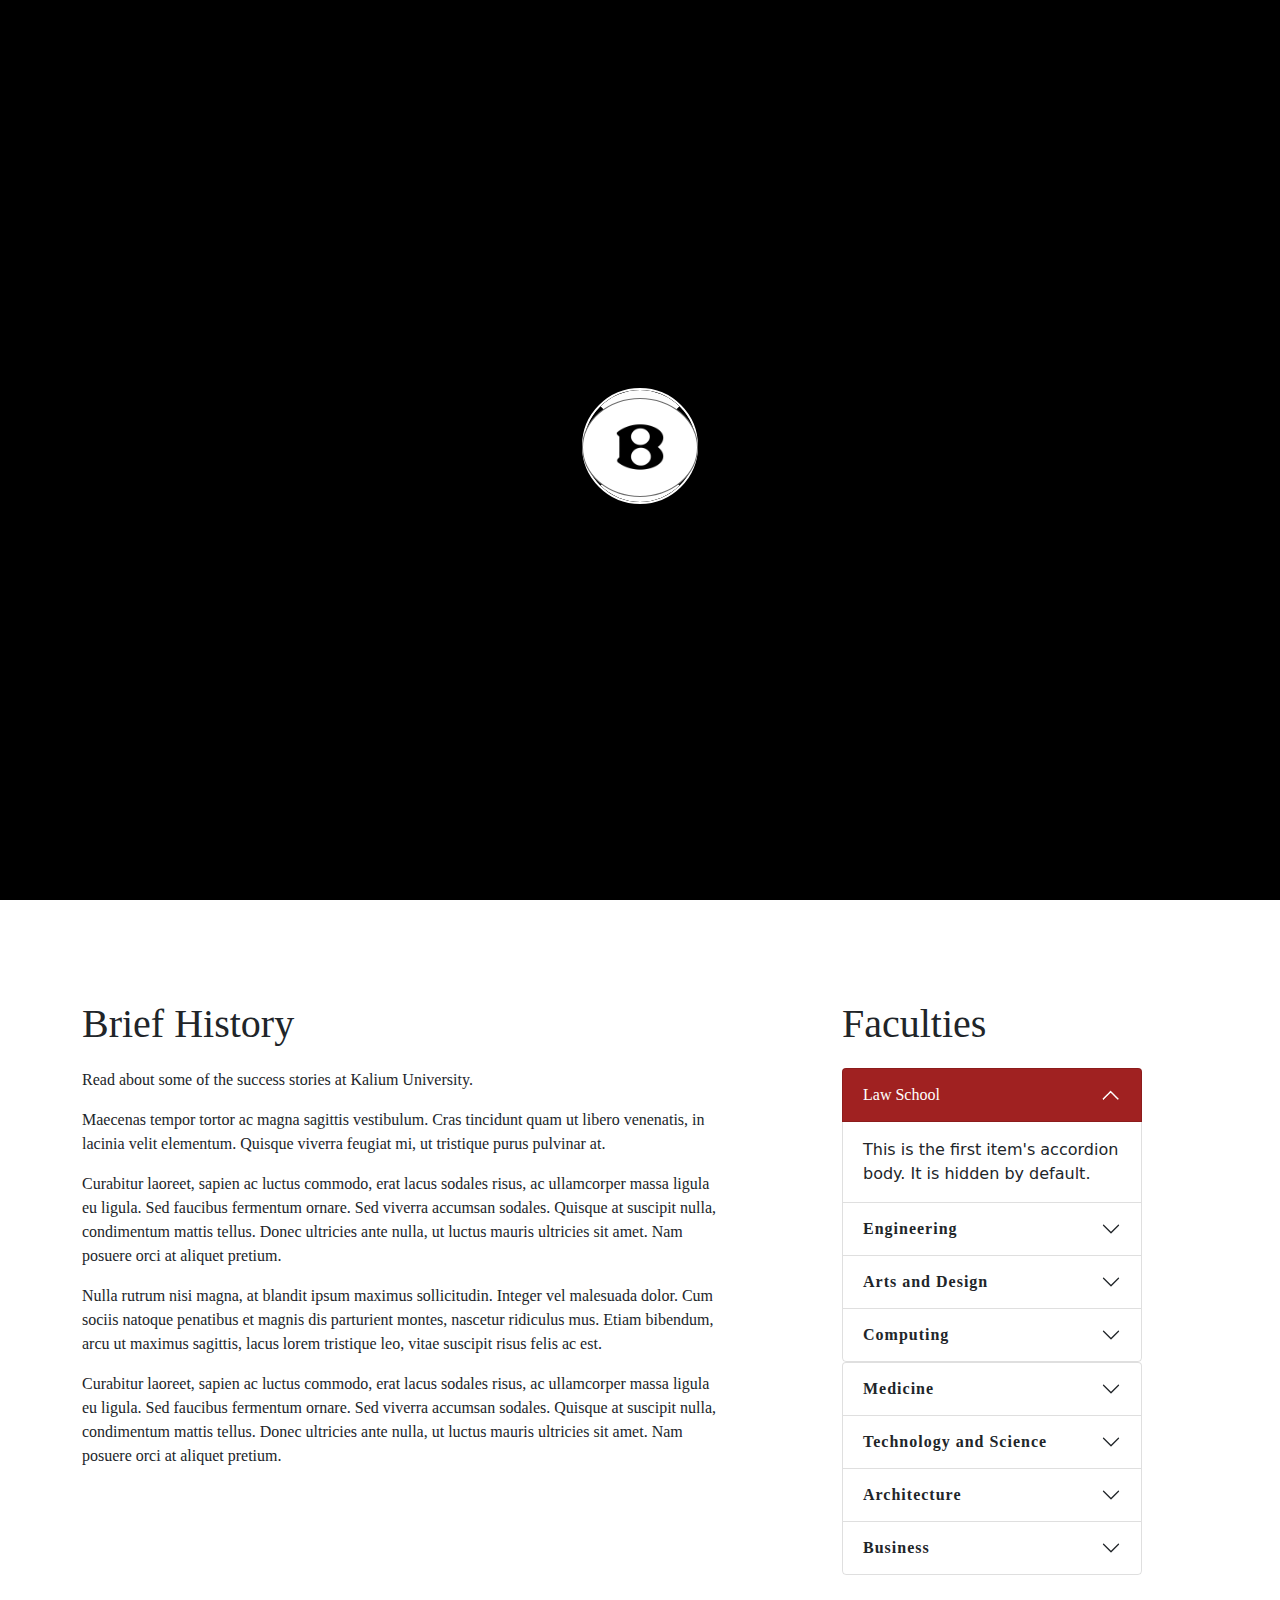
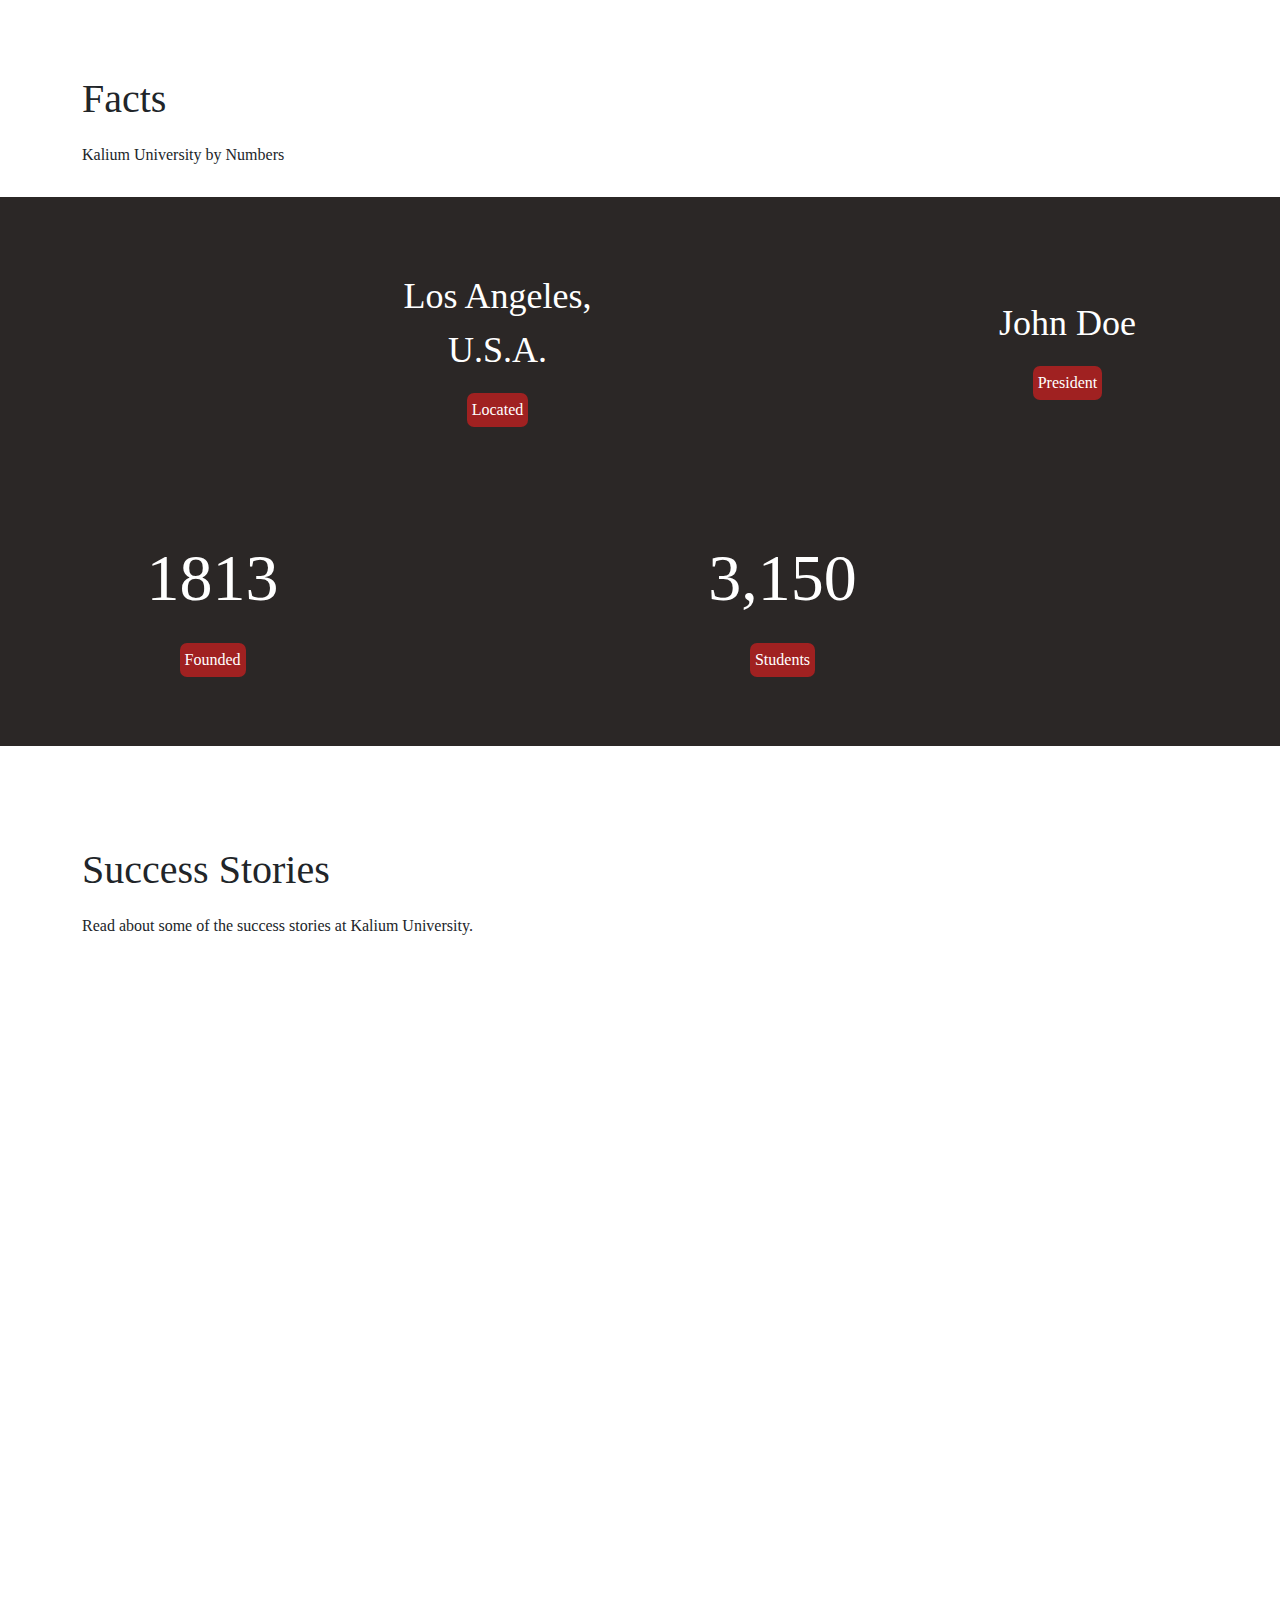
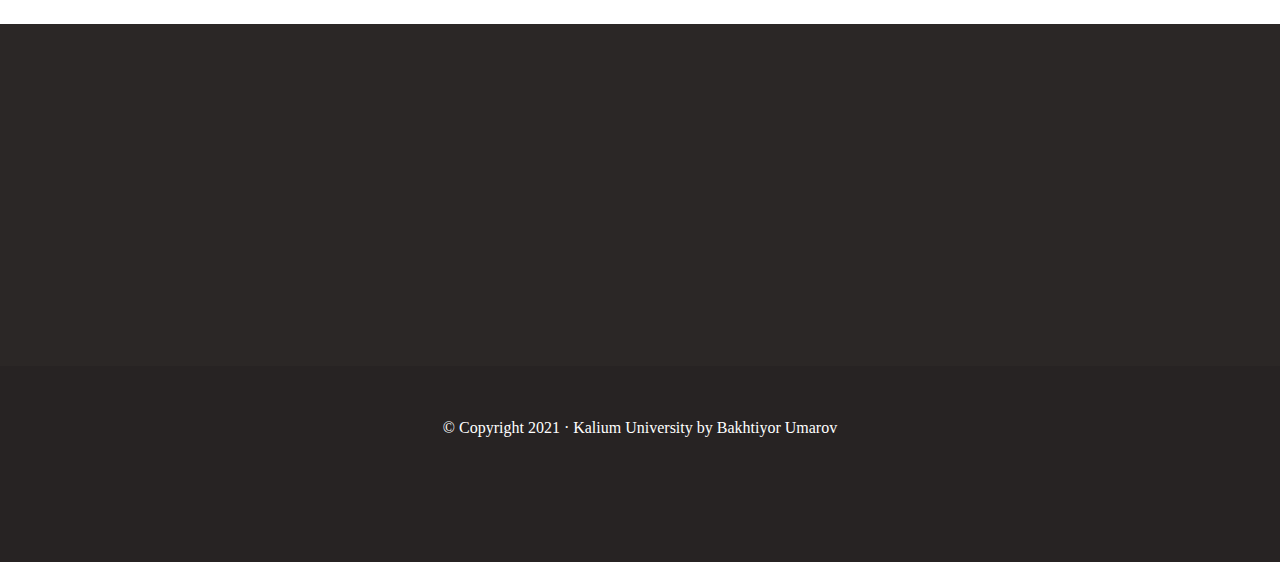
==== about.html @ 27447277 "first commit" ====
<!DOCTYPE html>
<html lang="en">

<head>
    <!-- required meta tags-->
    <meta charset="UTF-8">
    <meta name="viewport" content="width=device-width, initial-scale=1.0">
    <!-- title -->
    <title> Kalium University | About </title>
    <!-- logo -->
    <link rel="icon" href="img/logo_white.png">
    <!-- css vendors -->
    <!-- bootstrap -->
    <link rel="stylesheet" href="css/bootstrap.min.css">
    <!-- font-awesome -->
    <link rel="stylesheet" href="css/all.min.css">
    <!-- fonts -->
    <link rel="stylesheet" href="fonts/fonts.css">
    <!-- aos animation -->
    <link href="https://unpkg.com/aos@2.3.1/dist/aos.css" rel="stylesheet">
    <!-- hover animation -->
    <link rel="stylesheet" href="css/hover-min.css">
    <!-- main css -->
    <link rel="stylesheet" href="css/about.css">
</head>
<!-- Bakhtiyor Umarov -->

<body>
    <!-- loader start -->
    <div class="loader">
        <div class="loader__out">
            <div class="loader__in">
            </div>
        </div>
        <img src="img/b-logo.png" alt="" class="loader__img">
    </div>
    <!-- loader end -->

    <!-- header back animation start -->
    <div class="header__back">
        <a href="#" class="header__back-link">
            <i class="fal fa-chevron-up"></i>
        </a>
    </div>
    <!-- header back animation end -->

    <!-- header start -->
    <header class="header" id="header">
        <div class="container">
            <nav class="header__nav">
                <a href="" class="header__logo"><img src="img/logo_white.png" alt=""></a>
                <div class="header__burger ml-auto">
                    <span class="header__icon"></span>
                </div>
                <ul class="header__list">
                    <li class="header__item">
                        <a href="index.html" class="header__link">Homepage</a>
                    </li>
                    <li class="header__item active">
                        <a href="about.html" class="header__link active">About University</a>
                    </li>
                    <li class="header__item">
                        <a href="news.html" class="header__link">News</a>
                    </li>
                    <li class="header__item">
                        <button type="button" class="btn__item btn"><a href="courses.html" class="header__link">Courses
                                & Seminars</a></button>
                        <button type="button" class="btn__icon btn dropdown-toggle dropdown-toggle-split"
                            data-bs-toggle="dropdown" aria-expanded="false">
                            <span class="visually-hidden">Toggle Dropdown</span>
                        </button>
                        <ul class="dropdown-menu">
                            <li class="drop__down-item"><a href="technologies.html" class="drop__down-link">Technology &
                                    Science</a></li>
                            <li class="drop__down-item"><a href="architecture.html" class="drop__down-link">Architecture
                                    Class</a></li>
                            <li class="drop__down-item"><a href="politics.html" class="drop__down-link">Political
                                    Science</a></li>
                            <li class="drop__down-item"><a href="medicine.html" class="drop__down-link">Medicine
                                    Class</a></li>
                        </ul>
                    </li>
                    <li class="header__item">
                        <a href="contact.html" class="header__link">Contact</a>
                    </li>
                </ul>
            </nav>
        </div>
    </header>
    <!-- header end -->
    <!-- main start -->
    <main class="main" id="main">
        <!-- header content start -->
        <section class="header__content">
            <div class="container">
                <div class="row">
                    <div class="header__info col-md-8 col-lg-6" data-aos="fade-up" data-aos-duration='1000' data-aos-delay="3000">
                        <h1 class="header__title">About University</h1>
                        <p class="header__txt">The Latest University Events, some of them are free. Join the events
                            by entering and clicking the join now</p>
                        <buttun class="header__btn hvr-rectangle-in">
                            <a href=" #" class="btn__link">Join now </a>
                        </buttun>
                    </div>
                </div>
            </div>
        </section>
        <!-- header content end-->
        <!-- info start -->
        <section class="info" id="info">
            <div class="container">
                <div class="row justify-content-between">
                    <div class="col-md-6 col-lg-7">
                        <h2 class="info__title">
                            Brief History
                        </h2>
                        <p class="info__txt">
                            Read about some of the success stories at Kalium University.
                        </p>
                        <p class="info__txt">
                            Maecenas tempor tortor ac magna sagittis vestibulum. Cras tincidunt quam ut libero
                            venenatis, in lacinia velit elementum. Quisque viverra feugiat mi, ut tristique purus
                            pulvinar at.
                        </p>
                        <p class="info__txt">
                            Curabitur laoreet, sapien ac luctus commodo, erat lacus sodales risus, ac ullamcorper massa
                            ligula eu ligula. Sed faucibus fermentum ornare. Sed viverra accumsan sodales. Quisque at
                            suscipit nulla, condimentum mattis tellus. Donec ultricies ante nulla, ut luctus mauris
                            ultricies sit amet. Nam posuere orci at aliquet pretium.
                        </p>
                        <p class="info__txt">
                            Nulla rutrum nisi magna, at blandit ipsum maximus sollicitudin. Integer vel malesuada dolor.
                            Cum sociis natoque penatibus et magnis dis parturient montes, nascetur ridiculus mus. Etiam
                            bibendum, arcu ut maximus sagittis, lacus lorem tristique leo, vitae suscipit risus felis ac
                            est.
                        </p>
                        <p class="info__txt">
                            Curabitur laoreet, sapien ac luctus commodo, erat lacus sodales risus, ac ullamcorper massa
                            ligula eu ligula. Sed faucibus fermentum ornare. Sed viverra accumsan sodales. Quisque at
                            suscipit nulla, condimentum mattis tellus. Donec ultricies ante nulla, ut luctus mauris
                            ultricies sit amet. Nam posuere orci at aliquet pretium.
                        </p>
                    </div>
                    <div class="col-md-5 col-lg-4">
                        <div class="panel__box">
                            <h2 class="info__title">
                                Faculties
                            </h2>
                            <div class="accordion" id="accordionExample">
                                <div class="accordion-item">
                                    <h2 class="accordion-header" id="headingOne">
                                        <button class="accordion-button" type="button" data-bs-toggle="collapse"
                                            data-bs-target="#collapseOne" aria-expanded="true"
                                            aria-controls="collapseOne">
                                            Law School
                                        </button>
                                    </h2>
                                    <div id="collapseOne" class="accordion-collapse collapse show"
                                        aria-labelledby="headingOne" data-bs-parent="#accordionExample">
                                        <div class="accordion-body">This is the first item's accordion body. It is
                                            hidden by
                                            default. </div>
                                    </div>
                                </div>
                                <div class="accordion-item">
                                    <h2 class="accordion-header" id="headingTwo">
                                        <button class="accordion-button collapsed" type="button"
                                            data-bs-toggle="collapse" data-bs-target="#collapseTwo"
                                            aria-expanded="false" aria-controls="collapseTwo">
                                            Engineering
                                        </button>
                                    </h2>
                                    <div id="collapseTwo" class="accordion-collapse collapse"
                                        aria-labelledby="headingTwo" data-bs-parent="#accordionExample">
                                        <div class="accordion-body">This is the first item's accordion body. It is
                                            hidden by
                                            default. </div>
                                    </div>
                                </div>
                                <div class="accordion-item">
                                    <h2 class="accordion-header" id="headingThree">
                                        <button class="accordion-button collapsed" type="button"
                                            data-bs-toggle="collapse" data-bs-target="#collapseThree"
                                            aria-expanded="false" aria-controls="collapseThree">
                                            Arts and Design
                                        </button>
                                    </h2>
                                    <div id="collapseThree" class="accordion-collapse collapse"
                                        aria-labelledby="headingThree" data-bs-parent="#accordionExample">
                                        <div class="accordion-body">This is the first item's accordion body. It is
                                            hidden by
                                            default. </div>
                                    </div>
                                </div>
                                <div class="accordion-item">
                                    <h2 class="accordion-header" id="headingfour">
                                        <button class="accordion-button collapsed" type="button"
                                            data-bs-toggle="collapse" data-bs-target="#collapsefour"
                                            aria-expanded="false" aria-controls="collapsefour">
                                            Computing
                                        </button>
                                    </h2>
                                    <div id="collapsefour" class="accordion-collapse collapse"
                                        aria-labelledby="headingfour" data-bs-parent="#accordionExample">
                                        <div class="accordion-body">
                                            <div class="accordion-body">This is the first item's accordion body. It
                                                is
                                                hidden by
                                                default. </div>
                                        </div>
                                    </div>
                                </div>
                            </div>
                            <div class="accordion accordion" id="accordionExample">
                                <div class="accordion-item">
                                    <h2 class="accordion-header" id="flush-headingOne">
                                        <button class="accordion-button collapsed" type="button"
                                            data-bs-toggle="collapse" data-bs-target="#flush-collapseOne"
                                            aria-expanded="false" aria-controls="flush-collapseOne">
                                            Medicine
                                        </button>
                                    </h2>
                                    <div id="flush-collapseOne" class="accordion-collapse collapse"
                                        aria-labelledby="flush-headingOne" data-bs-parent="#accordionFlushExample">
                                        <div class="accordion-body">This is the first item's accordion body. It is
                                            hidden by
                                            default. </div>
                                    </div>
                                </div>
                                <div class="accordion-item">
                                    <h2 class="accordion-header" id="flush-headingTwo">
                                        <button class="accordion-button collapsed" type="button"
                                            data-bs-toggle="collapse" data-bs-target="#flush-collapseTwo"
                                            aria-expanded="false" aria-controls="flush-collapseTwo">
                                            Technology and Science
                                        </button>
                                    </h2>
                                    <div id="flush-collapseTwo" class="accordion-collapse collapse"
                                        aria-labelledby="flush-headingTwo" data-bs-parent="#accordionFlushExample">
                                        <div class="accordion-body">This is the first item's accordion body. It is
                                            hidden by
                                            default. </div>
                                    </div>
                                </div>
                                <div class="accordion-item">
                                    <h2 class="accordion-header" id="flush-headingThree">
                                        <button class="accordion-button collapsed" type="button"
                                            data-bs-toggle="collapse" data-bs-target="#flush-collapseThree"
                                            aria-expanded="false" aria-controls="flush-collapseThree">
                                            Architecture
                                        </button>
                                    </h2>
                                    <div id="flush-collapseThree" class="accordion-collapse collapse"
                                        aria-labelledby="flush-headingThree" data-bs-parent="#accordionFlushExample">
                                        <div class="accordion-body">This is the first item's accordion body. It is
                                            hidden by
                                            default. </div>
                                    </div>
                                </div>
                                <div class="accordion-item">
                                    <h2 class="accordion-header" id="flush-headingfour">
                                        <button class="accordion-button collapsed" type="button"
                                            data-bs-toggle="collapse" data-bs-target="#flush-collapsefour"
                                            aria-expanded="false" aria-controls="flush-collapsefour">
                                            Business
                                        </button>
                                    </h2>
                                    <div id="flush-collapsefour" class="accordion-collapse collapse"
                                        aria-labelledby="flush-headingfour" data-bs-parent="#accordionFlushExample">
                                        <div class="accordion-body">This is the first item's accordion body. It is
                                            hidden by
                                            default. </div>
                                    </div>
                                </div>
                            </div>
                        </div>
                    </div>
                </div>
            </div>
        </section>
        <!-- info end -->
        <!-- facts start -->
        <section class="facts" id="facts">
            <div class="facts__info">
                <div class="container">
                    <h2 class="facts__title">
                        Facts
                    </h2>
                    <p class="facts__txt">
                        Kalium University by Numbers
                    </p>
                </div>
            </div>
            <div class="facts__detail">
                <div class="container">
                    <div class="row">
                        <div class="facts__box col-sm-6 col-md-3" data-aos="zoom-in" data-aos-duration='2000'>
                            <img src="img/ScottLibrary2-292x292.jpg" alt="" class="facts__img">
                        </div>
                        <div class="facts__box col-sm-6 col-md-3">
                            <p class="facts__text">
                                Los Angeles,
                                U.S.A.
                            </p>
                            <span class="facts__span">
                                Located
                            </span>
                        </div>
                        <div class="facts__box col-sm-6 col-md-3" data-aos="zoom-in" data-aos-duration='2000'>
                            <img src="img/president.jpg" alt="" class="facts__img">
                        </div>
                        <div class="facts__box col-sm-6 col-md-3">
                            <p class="facts__text">
                                John Doe
                            </p>
                            <span class="facts__span">
                                President
                            </span>
                        </div>
                        <div class="facts__box col-sm-6 col-md-3">
                            <p class="facts__text">
                                1813
                            </p>
                            <span class="facts__span">
                                Founded
                            </span>
                        </div>
                        <div class="facts__box col-sm-6 col-md-3" data-aos="zoom-in" data-aos-duration='2000'>
                            <img src="img/Campus.jpg" alt="" class="facts__img">
                        </div>
                        <div class="facts__box col-sm-6 col-md-3">
                            <p class="facts__text">
                                3,150
                            </p>
                            <span class="facts__span">
                                Students
                            </span>
                        </div>
                        <div class="facts__box col-sm-6 col-md-3" data-aos="zoom-in" data-aos-duration='2000'>
                            <img src="img/students.jpg" alt="" class="facts__img">
                        </div>
                    </div>
                </div>
            </div>
        </section>
        <!-- facts end -->
        <!-- story start -->
        <section class="story" id="story">
            <div class="container">
                <div class="story__info">
                    <h2 class="story__title">
                        Success Stories
                    </h2>
                    <p class="story__txt">
                        Read about some of the success stories at Kalium University.
                    </p>
                </div>
                <div class="story__hero">
                    <div class="row">
                        <div class="main__hero col-md-5 col-lg-6" data-aos="zoom-in" data-aos-duration='2000'>
                            <div class="story__box">
                                <img src="img/EU-Taylor.jpg" alt="" class="story__img">
                                <div class="story__detail">
                                    <h2 class="story__name">
                                        Susan Barnett
                                    </h2>
                                    <span class="story__span">
                                        Director of University
                                    </span>
                                </div>
                            </div>
                        </div>
                        <div class="col-sm-12 col-md-7 col-lg-6">
                            <div class="row">
                                <div class="col-sm-6" data-aos="zoom-in" data-aos-duration='2000'>
                                    <div class="story__box">
                                        <img src="img/adam-kirsch.jpg" alt="" class="story__img">
                                        <div class="story__detail">
                                            <h2 class="story__name">
                                                Adam Edney
                                            </h2>
                                            <span class="story__span">
                                                Senior Student
                                            </span>
                                        </div>
                                    </div>
                                </div>
                                <div class="col-sm-6" data-aos="zoom-in" data-aos-duration='2000'>
                                    <div class="story__box">
                                        <img src="img/elizabeth.jpg" alt="" class="story__img">
                                        <div class="story__detail">
                                            <h2 class="story__name">
                                                Helen Bowman
                                            </h2>
                                            <span class="story__span">
                                                Freshmen Student
                                            </span>
                                        </div>
                                    </div>
                                </div>
                                <div class="col-sm-6" data-aos="zoom-in" data-aos-duration='2000'>
                                    <div class="story__box">
                                        <img src="img/beijingaward.jpg" alt="" class="story__img">
                                        <div class="story__detail">
                                            <h2 class="story__name">
                                                Levi Jones
                                            </h2>
                                            <span class="story__span">
                                                Chemistry Teacher
                                            </span>
                                        </div>
                                    </div>
                                </div>
                                <div class="col-sm-6" data-aos="zoom-in" data-aos-duration='2000'>
                                    <div class="story__box">
                                        <img src="img/graduation.jpg" alt="" class="story__img">
                                        <div class="story__detail">
                                            <h2 class="story__name">
                                                Cheryl Flores
                                            </h2>
                                            <span class="story__span">
                                                Post-graduate
                                            </span>
                                        </div>
                                    </div>
                                </div>
                            </div>
                        </div>
                    </div>
                </div>
            </div>
        </section>
        <!-- story end -->
    </main>
    <!-- main end -->

    <!-- foooter start -->
    <footer class="footer" id="footer">
        <div class="container">
            <div class="row text-center align-items-center">
                <div class="footer__box col-sm-4 col-lg-2" data-aos="zoom-in" data-aos-duration='1200'>
                    <h3 class="footer__numbers">
                        Admission
                    </h3>
                    <p class="footer__desc">
                        Academy of Design
                        University Facilities
                    </p>
                </div>
                <div class="footer__box col-sm-4 col-lg-2" data-aos="zoom-in" data-aos-duration='1200'>
                    <h3 class="footer__numbers">
                        University
                    </h3>
                    <p class="footer__desc">
                        University Staff, and
                        Contact Information
                    </p>
                </div>
                <div class="footer__box col-sm-4 col-lg-2" data-aos="zoom-in" data-aos-duration='1200'>
                    <img src="img/footer-logo.png" alt="" class="footer__img">
                    <p class="footer__desc">320 Washington Street <br>
                        Easton, MA 02357 <br>
                        Telephone 508-565-1000</p>
                </div>
                <div class="footer__box col-sm-4 col-lg-2" data-aos="zoom-in" data-aos-duration='1200'>
                    <h3 class="footer__numbers">
                        Quicklinks
                    </h3>
                    <p class="footer__desc">
                        Students Life
                        University Alumni
                        Summer
                    </p>
                </div>
                <div class="footer__box col-sm-4 col-lg-2" data-aos="zoom-in" data-aos-duration='1200'>
                    <h3 class="footer__numbers">
                        Campus
                    </h3>
                    <p class="footer__desc">
                        Museum of Campus
                        Events and News
                    </p>
                </div>
            </div>
        </div>
        <div class="footer__media text-center">
            <span class="footer__copyright">
                &copy; Copyright 2021 · Kalium University by <span><a href="https://www.instagram.com/bakhtiyor.dev/"
                        target="_blank" class="footer__hero">Bakhtiyor
                        Umarov</a></span>
            </span>
            <div class="social__media">
                <a href="#" class="footer__media-link"><i class="fab fa-facebook"></i></a>
                <a href="#" class="footer__media-link"><i class="fab fa-twitter"></i></a>
                <a href="#" class="footer__media-link"><i class="fab fa-youtube"></i></a>
                <a href="#" class="footer__media-link"><i class="fab fa-instagram"></i></a>
            </div>
        </div>
    </footer>
    <!-- foooter start -->





    
    <!-- main js -->
    <script src="js/main.js"></script>

    <!-- bootstrap js -->
    <script src="js/bootstrap.bundle.min.js""></script>
    
    <!-- aos js -->
    <script src=" https://unpkg.com/aos@2.3.1/dist/aos.js"></script>
    <script>
        AOS.init();
    </script>

</body>

</html>
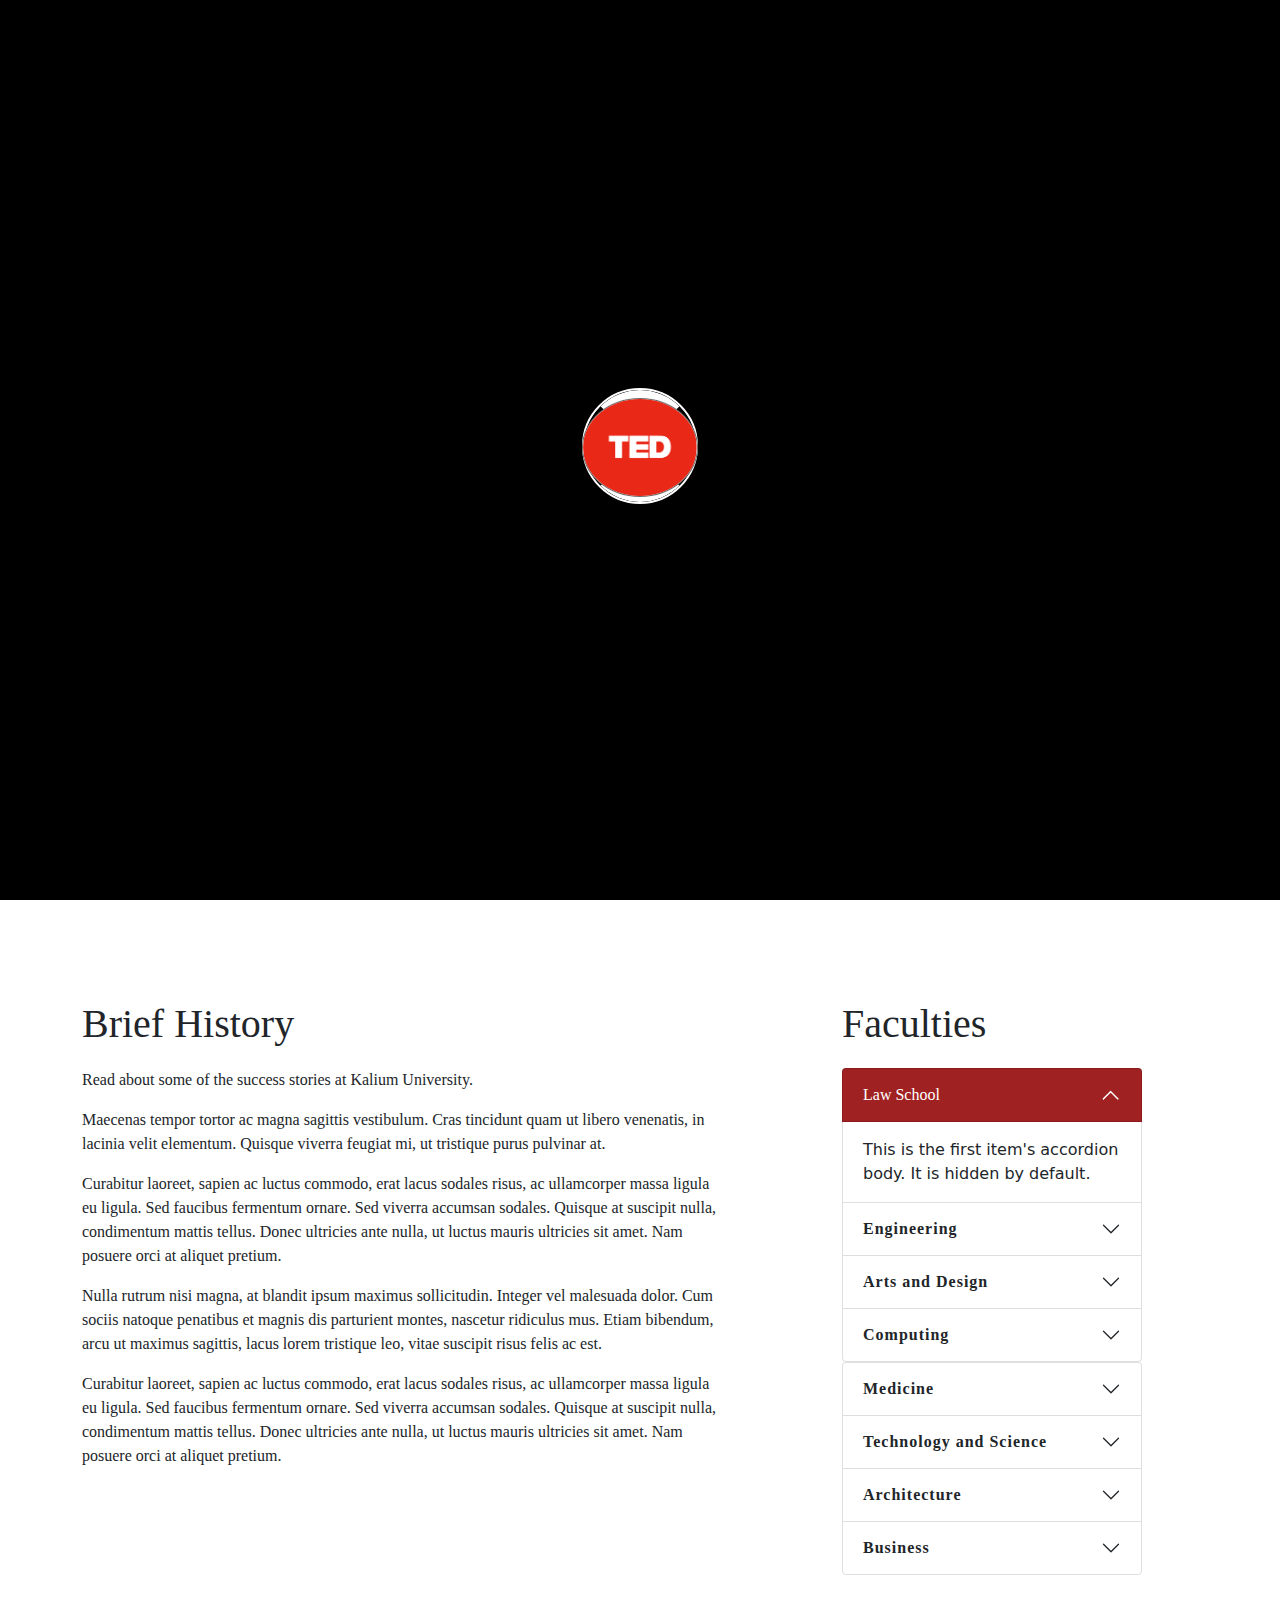
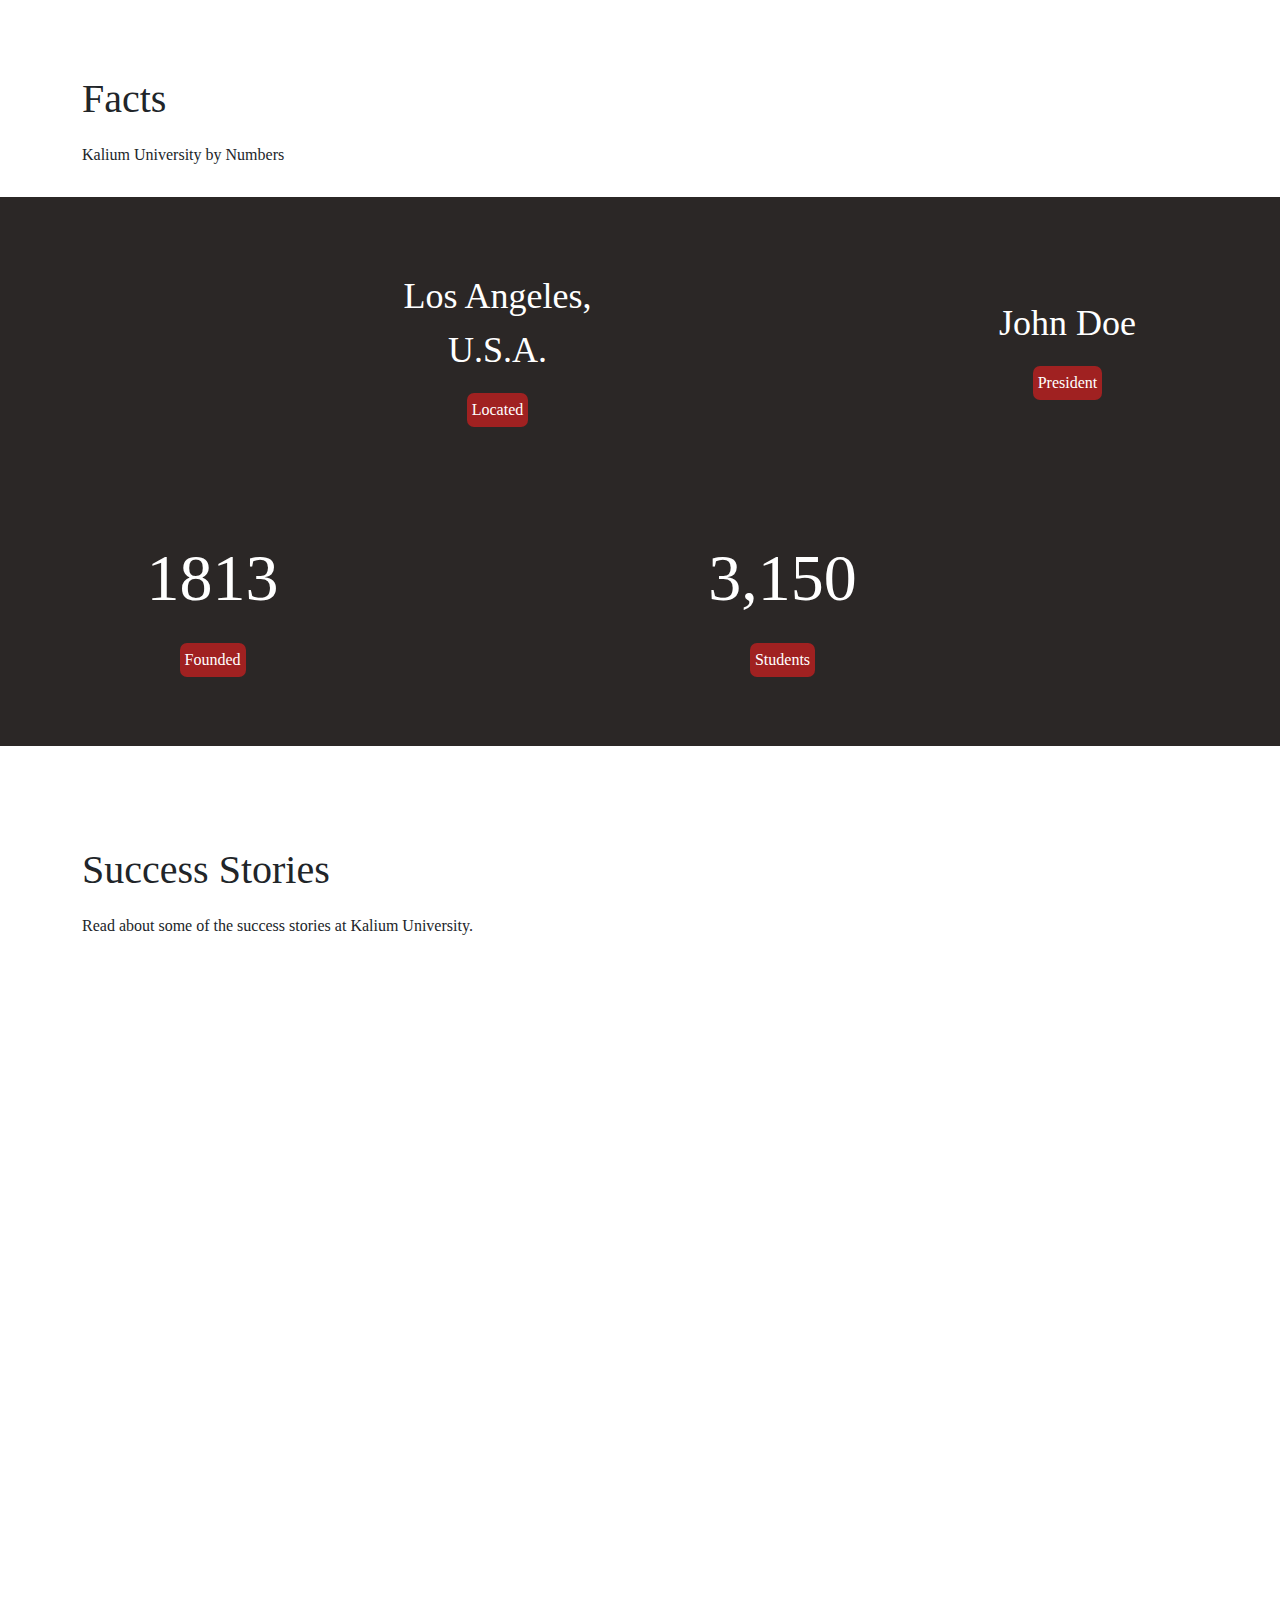
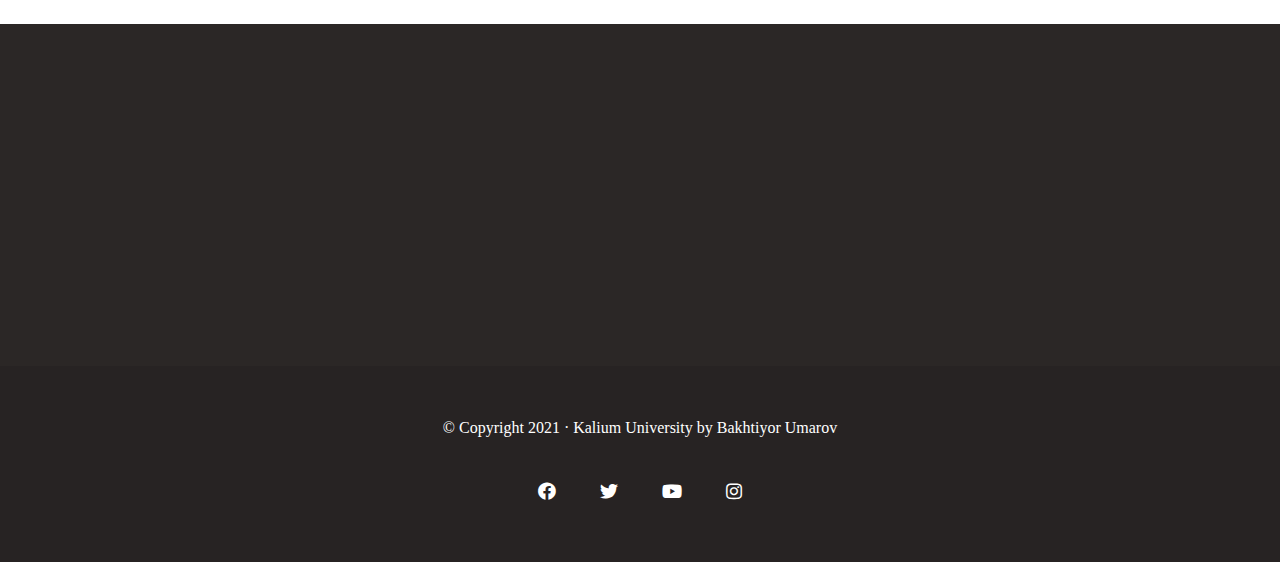
==== commit 0e183bb3: "basic editing" ====
--- a/about.html
+++ b/about.html
@@ -18,6 +18,8 @@
     <link rel="stylesheet" href="fonts/fonts.css">
     <!-- aos animation -->
     <link href="https://unpkg.com/aos@2.3.1/dist/aos.css" rel="stylesheet">
+    <!-- icons -->
+    <link rel="stylesheet" href="https://cdnjs.cloudflare.com/ajax/libs/font-awesome/5.11.2/css/all.min.css">
     <!-- hover animation -->
     <link rel="stylesheet" href="css/hover-min.css">
     <!-- main css -->
